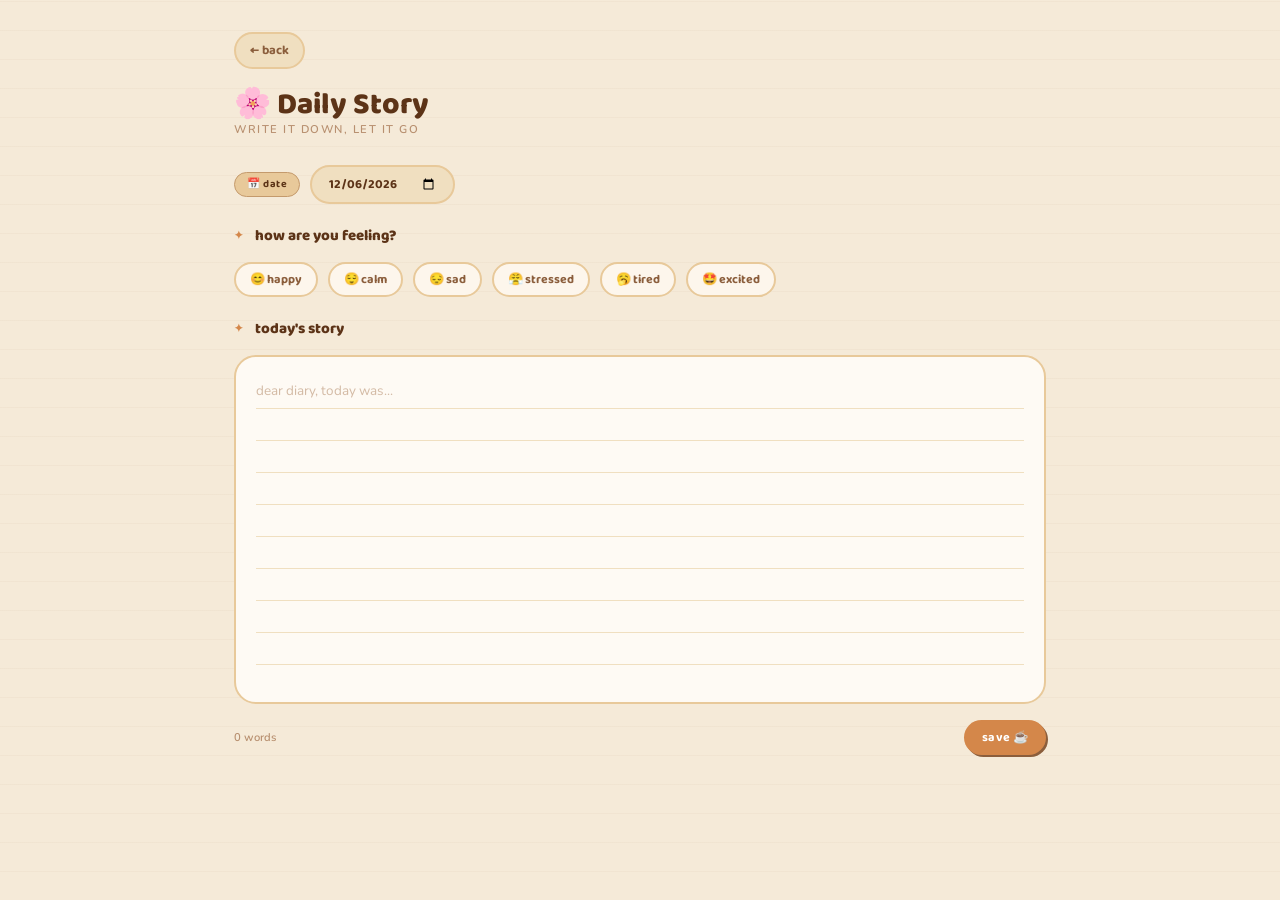
==== planner/pages/daily-story.html @ ff455521 "inner pages" ====
<!DOCTYPE html>
<html lang="en">
<head>
  <meta charset="UTF-8">
  <title>Daily Story</title>
  <meta name="viewport" content="width=device-width, initial-scale=1.0">
  <link rel="stylesheet" href="../style/base.css">
  <link rel="stylesheet" href="../style/components.css">
  <style>
    .journal-date {
      display: flex;
      gap: 10px;
      align-items: center;
      margin-bottom: 20px;
    }
    .journal-date input {
      background: var(--tan-light);
      border: 2px solid var(--tan);
      border-radius: var(--radius-pill);
      padding: 6px 16px;
      font-family: var(--font-display);
      font-size: 0.85rem;
      font-weight: 700;
      color: var(--brown);
      outline: none;
    }
    .mood-row {
      display: flex;
      gap: 10px;
      margin-bottom: 20px;
      flex-wrap: wrap;
    }
    .mood-btn {
      background: var(--cream-light);
      border: 2px solid var(--tan);
      border-radius: var(--radius-pill);
      padding: 6px 14px;
      font-size: 0.82rem;
      font-family: var(--font-display);
      font-weight: 700;
      color: var(--brown-mid);
      cursor: pointer;
      transition: background 0.15s, border-color 0.15s;
    }
    .mood-btn:hover, .mood-btn.active {
      background: var(--accent);
      border-color: var(--accent);
      color: white;
    }
    .journal-body {
      background: var(--warm-white);
      border: 2px solid var(--tan);
      border-radius: var(--radius-lg);
      padding: 20px;
      min-height: 340px;
    }
    .journal-body textarea {
      width: 100%;
      min-height: 300px;
      background: transparent;
      border: none;
      outline: none;
      resize: none;
      font-family: var(--font-body);
      font-size: 0.9rem;
      color: var(--brown);
      line-height: 2;
      background-image: repeating-linear-gradient(
        transparent, transparent 31px,
        var(--tan-light) 31px, var(--tan-light) 32px
      );
    }
    .journal-body textarea::placeholder { color: var(--muted); opacity: 0.6; }
    .bottom-row {
      display: flex;
      justify-content: space-between;
      align-items: center;
      margin-top: 16px;
    }
    .word-count { font-size: 0.75rem; color: var(--muted); font-weight: 600; }
  </style>
</head>
<body>
<div class="page fade-up">
  <a class="back-nav" href="../index.html">← back</a>
  <div class="page-header">
    <div>
      <h1>🌸 Daily Story</h1>
      <div class="subtitle">write it down, let it go</div>
    </div>
  </div>

  <div class="journal-date">
    <span class="pill-label">📅 date</span>
    <input type="date" id="journal-date">
  </div>

  <div>
    <div class="card-title dots">how are you feeling?</div>
    <div class="mood-row" id="mood-row">
      <button class="mood-btn" onclick="setMood(this)">😊 happy</button>
      <button class="mood-btn" onclick="setMood(this)">😌 calm</button>
      <button class="mood-btn" onclick="setMood(this)">😔 sad</button>
      <button class="mood-btn" onclick="setMood(this)">😤 stressed</button>
      <button class="mood-btn" onclick="setMood(this)">🥱 tired</button>
      <button class="mood-btn" onclick="setMood(this)">🤩 excited</button>
    </div>
  </div>

  <div class="card-title dots">today's story</div>
  <div class="journal-body">
    <textarea id="journal-text" placeholder="dear diary, today was..."></textarea>
  </div>

  <div class="bottom-row">
    <span class="word-count" id="word-count">0 words</span>
    <button class="btn" onclick="saveEntry()">save ☕</button>
  </div>
</div>

<script>
  // set today's date
  document.getElementById('journal-date').value = new Date().toISOString().split('T')[0];

  function setMood(btn) {
    document.querySelectorAll('.mood-btn').forEach(b => b.classList.remove('active'));
    btn.classList.add('active');
  }

  document.getElementById('journal-text').addEventListener('input', function() {
    const words = this.value.trim().split(/\s+/).filter(Boolean).length;
    document.getElementById('word-count').textContent = words + ' words';
  });

  function saveEntry() {
    alert('entry saved! ☕');
  }
</script>
</body>
</html>
---- planner/style/base.css ----
@import url('https://fonts.googleapis.com/css2?family=Baloo+2:wght@400;600;700;800&family=Nunito:wght@400;600;700&display=swap');

/* ── TOKENS ── */
:root {
  --cream:       #f5ead8;
  --cream-dark:  #edd9b8;
  --cream-light: #fdf6ec;
  --brown:       #5c3317;
  --brown-mid:   #8b5e3c;
  --brown-light: #c49a6c;
  --tan:         #e8c99a;
  --tan-light:   #f0dfc0;
  --warm-white:  #fefaf4;
  --accent:      #d4874a;
  --muted:       #b89070;

  --radius-sm:   8px;
  --radius-md:   14px;
  --radius-lg:   22px;
  --radius-pill: 999px;

  --shadow-card: 2px 3px 0px var(--brown-light);
  --shadow-lift: 3px 5px 0px var(--brown-mid);

  --font-display: 'Baloo 2', cursive;
  --font-body:    'Nunito', sans-serif;
}

/* ── RESET ── */
*, *::before, *::after {
  box-sizing: border-box;
  margin: 0;
  padding: 0;
}

html { font-size: 15px; }

body {
  background-color: var(--cream);
  color: var(--brown);
  font-family: var(--font-body);
  min-height: 100vh;
  /* subtle paper texture via repeating gradient */
  background-image:
    repeating-linear-gradient(
      0deg,
      transparent,
      transparent 28px,
      rgba(140, 90, 50, 0.04) 28px,
      rgba(140, 90, 50, 0.04) 29px
    );
}

/* ── PAGE WRAPPER ── */
.page {
  max-width: 860px;
  margin: 0 auto;
  padding: 32px 24px 64px;
}

/* ── SHARED HEADER ── */
.page-header {
  display: flex;
  align-items: center;
  gap: 12px;
  margin-bottom: 28px;
}

.page-header h1 {
  font-family: var(--font-display);
  font-size: 2rem;
  font-weight: 800;
  color: var(--brown);
  line-height: 1.1;
}

.page-header .subtitle {
  font-size: 0.75rem;
  color: var(--muted);
  font-weight: 600;
  letter-spacing: 1.5px;
  text-transform: uppercase;
}

/* ── BACK NAV ── */
.back-nav {
  display: inline-flex;
  align-items: center;
  gap: 6px;
  font-family: var(--font-display);
  font-size: 0.85rem;
  font-weight: 700;
  color: var(--brown-mid);
  text-decoration: none;
  margin-bottom: 20px;
  padding: 6px 14px;
  background: var(--tan-light);
  border: 2px solid var(--tan);
  border-radius: var(--radius-pill);
  transition: background 0.15s, transform 0.1s;
}
.back-nav:hover {
  background: var(--tan);
  transform: translateX(-2px);
}

/* ── CARD ── */
.card {
  background: var(--cream-light);
  border: 2px solid var(--tan);
  border-radius: var(--radius-lg);
  padding: 20px;
  box-shadow: var(--shadow-card);
}

.card-title {
  font-family: var(--font-display);
  font-size: 1rem;
  font-weight: 800;
  color: var(--brown);
  margin-bottom: 14px;
  display: flex;
  align-items: center;
  gap: 6px;
}

/* ── INPUT LINES ── */
.line-input {
  width: 100%;
  border: none;
  border-bottom: 1.5px dashed var(--brown-light);
  background: transparent;
  font-family: var(--font-body);
  font-size: 0.85rem;
  color: var(--brown);
  padding: 5px 2px;
  outline: none;
  transition: border-color 0.2s;
  display: block;
  margin-bottom: 8px;
}
.line-input:focus { border-bottom-color: var(--accent); }
.line-input::placeholder { color: var(--muted); opacity: 0.7; }

.lined-block {
  display: flex;
  flex-direction: column;
  gap: 0;
}

/* ── PILL LABEL ── */
.pill-label {
  display: inline-block;
  background: var(--tan);
  border: 1.5px solid var(--brown-light);
  border-radius: var(--radius-pill);
  padding: 3px 12px;
  font-family: var(--font-display);
  font-size: 0.7rem;
  font-weight: 700;
  color: var(--brown);
  letter-spacing: 0.5px;
}

/* ── CHECKBOX ROW ── */
.check-row {
  display: flex;
  align-items: center;
  gap: 8px;
  margin-bottom: 7px;
}

.check-row input[type="checkbox"] {
  appearance: none;
  width: 16px;
  height: 16px;
  border: 2px solid var(--brown-light);
  border-radius: var(--radius-sm);
  background: var(--cream-light);
  cursor: pointer;
  flex-shrink: 0;
  position: relative;
  transition: background 0.15s, border-color 0.15s;
}

.check-row input[type="checkbox"]:checked {
  background: var(--accent);
  border-color: var(--accent);
}

.check-row input[type="checkbox"]:checked::after {
  content: '✓';
  position: absolute;
  top: 50%; left: 50%;
  transform: translate(-50%, -50%);
  font-size: 10px;
  color: white;
  font-weight: bold;
}

.check-row .line-input {
  margin-bottom: 0;
}

/* ── STAR RATING ── */
.star-rating {
  display: flex;
  gap: 3px;
}

.star-rating .star {
  font-size: 1.2rem;
  color: var(--tan);
  cursor: pointer;
  transition: color 0.15s, transform 0.1s;
  line-height: 1;
}

.star-rating .star:hover,
.star-rating .star.filled {
  color: var(--accent);
  transform: scale(1.15);
}

/* ── SECTION DIVIDER ── */
.section-divider {
  border: none;
  border-top: 2px dashed var(--tan);
  margin: 18px 0;
}

/* ── CAFE ILLUSTRATION (SVG inline helpers) ── */
.cafe-icon {
  display: inline-block;
  font-size: 1.4rem;
  line-height: 1;
}

/* ── DECORATIVE DOTS ── */
.dots::before {
  content: '✦';
  color: var(--accent);
  margin-right: 6px;
  font-size: 0.7rem;
}

/* ── ANIMATIONS ── */
@keyframes fadeUp {
  from { opacity: 0; transform: translateY(12px); }
  to   { opacity: 1; transform: translateY(0); }
}

.fade-up {
  animation: fadeUp 0.35s ease both;
}

/* stagger children */
.stagger > * { animation: fadeUp 0.3s ease both; }
.stagger > *:nth-child(1) { animation-delay: 0.05s; }
.stagger > *:nth-child(2) { animation-delay: 0.10s; }
.stagger > *:nth-child(3) { animation-delay: 0.15s; }
.stagger > *:nth-child(4) { animation-delay: 0.20s; }
.stagger > *:nth-child(5) { animation-delay: 0.25s; }
.stagger > *:nth-child(6) { animation-delay: 0.30s; }
.stagger > *:nth-child(7) { animation-delay: 0.35s; }
.stagger > *:nth-child(8) { animation-delay: 0.40s; }
.stagger > *:nth-child(9) { animation-delay: 0.45s; }
---- planner/style/components.css ----
/* .stripes {
    background-image: repeating-linear-gradient(
        90deg,
        rgba(224, 82, 67, 0.5) 0px,
        rgba(224, 82, 67, 0.5) 40px,
        transparent 40px,
        transparent 80px
      ),
      repeating-linear-gradient(
        0deg,
        rgba(224, 82, 67, 0.5) 0px,
        rgba(224, 82, 67, 0.5) 40px,
        transparent 40px,
        transparent 80px
      ),
      linear-gradient(90deg, hsl(250, 82%, 1%), hsl(250, 82%, 1%));
  } */

/* ── COMPONENTS ──
   Requires base.css to be loaded first.
   Import both in every page:
     <link rel="stylesheet" href="../style/base.css">
     <link rel="stylesheet" href="../style/components.css">
*/

/* ── TWO-COLUMN GRID ── */
.col-2 {
  display: grid;
  grid-template-columns: 1fr 1fr;
  gap: 16px;
}

.col-3 {
  display: grid;
  grid-template-columns: 1fr 1fr 1fr;
  gap: 14px;
}

/* ── NOTES BLOCK ── */
.notes-block {
  background: var(--warm-white);
  border: 1.5px solid var(--tan);
  border-radius: var(--radius-md);
  padding: 12px 14px;
  min-height: 90px;
}

.notes-block textarea {
  width: 100%;
  height: 100%;
  min-height: 70px;
  background: transparent;
  border: none;
  outline: none;
  resize: none;
  font-family: var(--font-body);
  font-size: 0.82rem;
  color: var(--brown);
  line-height: 1.8;
  /* dashed line background */
  background-image: repeating-linear-gradient(
    transparent,
    transparent 27px,
    var(--tan-light) 27px,
    var(--tan-light) 28px
  );
}

.notes-block textarea::placeholder { color: var(--muted); opacity: 0.6; }

/* ── PHOTO PLACEHOLDER ── */
.photo-slot {
  background: var(--tan-light);
  border: 2px dashed var(--brown-light);
  border-radius: var(--radius-md);
  display: flex;
  flex-direction: column;
  align-items: center;
  justify-content: center;
  gap: 6px;
  min-height: 120px;
  color: var(--muted);
  font-size: 0.75rem;
  font-weight: 700;
  font-family: var(--font-display);
  letter-spacing: 0.5px;
  cursor: pointer;
  transition: background 0.2s;
}
.photo-slot:hover { background: var(--tan); }
.photo-slot .icon { font-size: 1.6rem; }
.photo-slot img {
  width: 100%;
  height: 100%;
  object-fit: cover;
  border-radius: calc(var(--radius-md) - 2px);
}

/* ── TABLE ROWS (for music list, travel, etc.) ── */
.table-header {
  display: flex;
  gap: 10px;
  margin-bottom: 6px;
}

.table-header .col-label {
  flex: 1;
  font-family: var(--font-display);
  font-size: 0.68rem;
  font-weight: 800;
  letter-spacing: 1px;
  text-transform: uppercase;
  color: var(--brown-mid);
  text-align: center;
  background: var(--tan);
  padding: 4px 8px;
  border-radius: var(--radius-pill);
}

.table-row {
  display: flex;
  gap: 10px;
  margin-bottom: 6px;
  align-items: center;
}

.table-row .cell {
  flex: 1;
  border-bottom: 1.5px dashed var(--brown-light);
  padding: 4px 4px;
}

.table-row .cell input {
  width: 100%;
  background: transparent;
  border: none;
  outline: none;
  font-family: var(--font-body);
  font-size: 0.82rem;
  color: var(--brown);
}

.table-row .cell input::placeholder { color: var(--muted); opacity: 0.5; }

.row-number {
  width: 18px;
  font-family: var(--font-display);
  font-size: 0.7rem;
  font-weight: 700;
  color: var(--muted);
  text-align: right;
  flex-shrink: 0;
}

/* ── MONTH GRID (yearly planner) ── */
.month-grid {
  display: grid;
  grid-template-columns: repeat(3, 1fr);
  gap: 12px;
}

.month-card {
  background: var(--warm-white);
  border: 1.5px solid var(--tan);
  border-radius: var(--radius-md);
  padding: 10px;
}

.month-card .month-name {
  font-family: var(--font-display);
  font-size: 0.78rem;
  font-weight: 800;
  color: var(--brown);
  margin-bottom: 6px;
  text-align: center;
}

.month-card .day-grid {
  display: grid;
  grid-template-columns: repeat(7, 1fr);
  gap: 2px;
}

.month-card .day {
  font-size: 0.6rem;
  text-align: center;
  padding: 2px 1px;
  border-radius: 4px;
  color: var(--brown-mid);
  cursor: pointer;
  transition: background 0.15s;
  line-height: 1.4;
}

.month-card .day:hover { background: var(--tan); }
.month-card .day.marked { background: var(--accent); color: white; border-radius: 50%; }
.month-card .day-header { color: var(--muted); font-weight: 700; cursor: default; }
.month-card .day-header:hover { background: none; }

/* ── CAFE STOREFONT SVG ── */
.cafe-storefront {
  display: flex;
  justify-content: center;
  margin: 8px 0;
}

/* ── TAG / BADGE ── */
.tag {
  display: inline-flex;
  align-items: center;
  gap: 4px;
  background: var(--tan-light);
  border: 1.5px solid var(--tan);
  border-radius: var(--radius-pill);
  padding: 3px 10px;
  font-size: 0.7rem;
  font-family: var(--font-display);
  font-weight: 700;
  color: var(--brown-mid);
}

/* ── BUTTON ── */
.btn {
  display: inline-flex;
  align-items: center;
  gap: 6px;
  background: var(--accent);
  color: white;
  border: none;
  border-radius: var(--radius-pill);
  padding: 8px 18px;
  font-family: var(--font-display);
  font-size: 0.82rem;
  font-weight: 700;
  cursor: pointer;
  box-shadow: 2px 2px 0 var(--brown-mid);
  transition: transform 0.1s, box-shadow 0.1s;
  letter-spacing: 0.3px;
}

.btn:hover { transform: translate(-1px, -1px); box-shadow: 3px 3px 0 var(--brown-mid); }
.btn:active { transform: translate(1px, 1px); box-shadow: 1px 1px 0 var(--brown-mid); }

.btn-ghost {
  background: transparent;
  color: var(--brown-mid);
  border: 2px solid var(--tan);
  box-shadow: 2px 2px 0 var(--tan);
}
.btn-ghost:hover { background: var(--tan-light); }
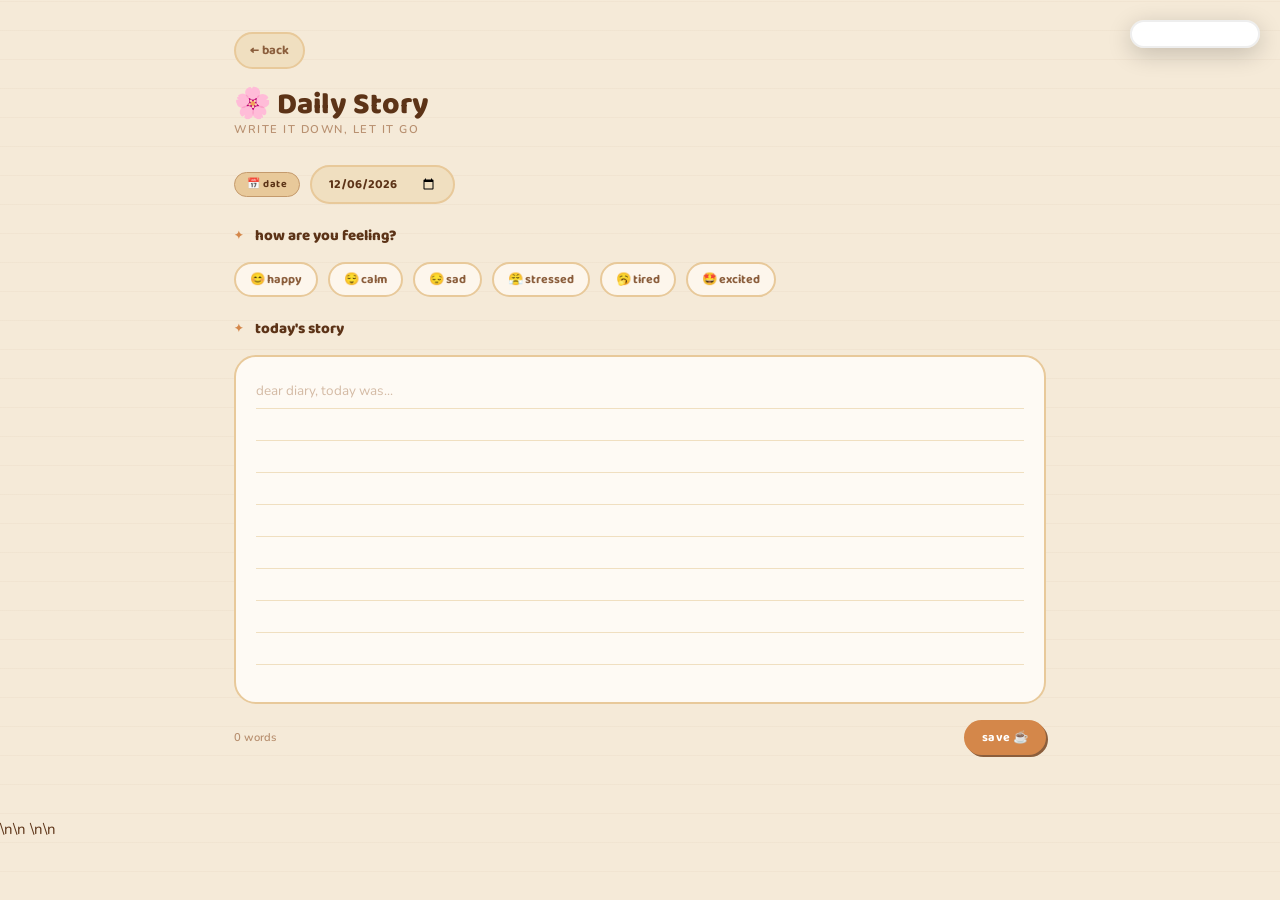
==== commit 00687dcf: "adding themes" ====
--- a/planner/pages/daily-story.html
+++ b/planner/pages/daily-story.html
@@ -7,77 +7,37 @@
   <link rel="stylesheet" href="../style/base.css">
   <link rel="stylesheet" href="../style/components.css">
   <style>
-    .journal-date {
-      display: flex;
-      gap: 10px;
-      align-items: center;
-      margin-bottom: 20px;
+    .journal-date { display: flex; gap: 10px; align-items: center; margin-bottom: 20px; }
+    .journal-date input {
+      background: var(--tan-light); border: 2px solid var(--tan);
+      border-radius: var(--radius-pill); padding: 6px 16px;
+      font-family: var(--font-display); font-size: 0.85rem;
+      font-weight: 700; color: var(--brown); outline: none;
     }
-    .journal-date input {
-      background: var(--tan-light);
-      border: 2px solid var(--tan);
-      border-radius: var(--radius-pill);
-      padding: 6px 16px;
-      font-family: var(--font-display);
-      font-size: 0.85rem;
-      font-weight: 700;
-      color: var(--brown);
-      outline: none;
-    }
-    .mood-row {
-      display: flex;
-      gap: 10px;
-      margin-bottom: 20px;
-      flex-wrap: wrap;
-    }
+    .mood-row { display: flex; gap: 10px; margin-bottom: 20px; flex-wrap: wrap; }
     .mood-btn {
-      background: var(--cream-light);
-      border: 2px solid var(--tan);
-      border-radius: var(--radius-pill);
-      padding: 6px 14px;
-      font-size: 0.82rem;
-      font-family: var(--font-display);
-      font-weight: 700;
-      color: var(--brown-mid);
-      cursor: pointer;
+      background: var(--cream-light); border: 2px solid var(--tan);
+      border-radius: var(--radius-pill); padding: 6px 14px;
+      font-size: 0.82rem; font-family: var(--font-display);
+      font-weight: 700; color: var(--brown-mid); cursor: pointer;
       transition: background 0.15s, border-color 0.15s;
     }
-    .mood-btn:hover, .mood-btn.active {
-      background: var(--accent);
-      border-color: var(--accent);
-      color: white;
-    }
+    .mood-btn:hover, .mood-btn.active { background: var(--accent); border-color: var(--accent); color: white; }
     .journal-body {
-      background: var(--warm-white);
-      border: 2px solid var(--tan);
-      border-radius: var(--radius-lg);
-      padding: 20px;
-      min-height: 340px;
+      background: var(--warm-white); border: 2px solid var(--tan);
+      border-radius: var(--radius-lg); padding: 20px; min-height: 340px;
     }
     .journal-body textarea {
-      width: 100%;
-      min-height: 300px;
-      background: transparent;
-      border: none;
-      outline: none;
-      resize: none;
-      font-family: var(--font-body);
-      font-size: 0.9rem;
-      color: var(--brown);
-      line-height: 2;
-      background-image: repeating-linear-gradient(
-        transparent, transparent 31px,
-        var(--tan-light) 31px, var(--tan-light) 32px
-      );
+      width: 100%; min-height: 300px; background: transparent;
+      border: none; outline: none; resize: none;
+      font-family: var(--font-body); font-size: 0.9rem; color: var(--brown); line-height: 2;
+      background-image: repeating-linear-gradient(transparent, transparent 31px, var(--tan-light) 31px, var(--tan-light) 32px);
     }
     .journal-body textarea::placeholder { color: var(--muted); opacity: 0.6; }
-    .bottom-row {
-      display: flex;
-      justify-content: space-between;
-      align-items: center;
-      margin-top: 16px;
-    }
+    .bottom-row { display: flex; justify-content: space-between; align-items: center; margin-top: 16px; }
     .word-count { font-size: 0.75rem; color: var(--muted); font-weight: 600; }
+    .status { font-size: 0.75rem; color: var(--accent); font-weight: 600; opacity: 0; transition: opacity 0.3s; }
+    .status.show { opacity: 1; }
   </style>
 </head>
 <body>
@@ -92,7 +52,7 @@
 
   <div class="journal-date">
     <span class="pill-label">📅 date</span>
-    <input type="date" id="journal-date">
+    <input type="date" id="journal-date" onchange="loadEntry()">
   </div>
 
   <div>
@@ -114,17 +74,25 @@
 
   <div class="bottom-row">
     <span class="word-count" id="word-count">0 words</span>
-    <button class="btn" onclick="saveEntry()">save ☕</button>
+    <div style="display:flex;align-items:center;gap:12px">
+      <span class="status" id="status">saved ✓</span>
+      <button class="btn" onclick="saveEntry()">save ☕</button>
+    </div>
   </div>
 </div>
 
 <script>
-  // set today's date
+  const API = 'http://localhost:8000/api/v1/planner';
+  let currentMood = '';
+
   document.getElementById('journal-date').value = new Date().toISOString().split('T')[0];
+
+  function getDate() { return document.getElementById('journal-date').value; }
 
   function setMood(btn) {
     document.querySelectorAll('.mood-btn').forEach(b => b.classList.remove('active'));
     btn.classList.add('active');
+    currentMood = btn.textContent.trim();
   }
 
   document.getElementById('journal-text').addEventListener('input', function() {
@@ -132,9 +100,34 @@
     document.getElementById('word-count').textContent = words + ' words';
   });
 
-  function saveEntry() {
-    alert('entry saved! ☕');
+  async function loadEntry() {
+    const res = await fetch(`${API}/story?date=${getDate()}`);
+    if (!res.ok) return;
+    const data = await res.json();
+    if (!data) { 
+      document.getElementById('journal-text').value = '';
+      document.querySelectorAll('.mood-btn').forEach(b => b.classList.remove('active'));
+      currentMood = '';
+      return; 
+    }
+    document.getElementById('journal-text').value = data.body || '';
+    currentMood = data.mood || '';
+    document.querySelectorAll('.mood-btn').forEach(b => {
+      if (b.textContent.trim() === currentMood) b.classList.add('active');
+    });
+    const words = data.body.trim().split(/\s+/).filter(Boolean).length;
+    document.getElementById('word-count').textContent = words + ' words';
   }
-</script>
-</body>
-</html>+
+  async function saveEntry() {
+    await fetch(`${API}/story`, {
+      method: 'PUT',
+      headers: { 'Content-Type': 'application/json' },
+      body: JSON.stringify({ date: getDate(), mood: currentMood, body: document.getElementById('journal-text').value })
+    });
+    const status = document.getElementById('status');
+    status.classList.add('show');
+    setTimeout(() => status.classList.remove('show'), 2000);
+  }
+
+  loadEntry();</script>\n\n  <script src="../script.js" defer></script>\n</body>\n</html>
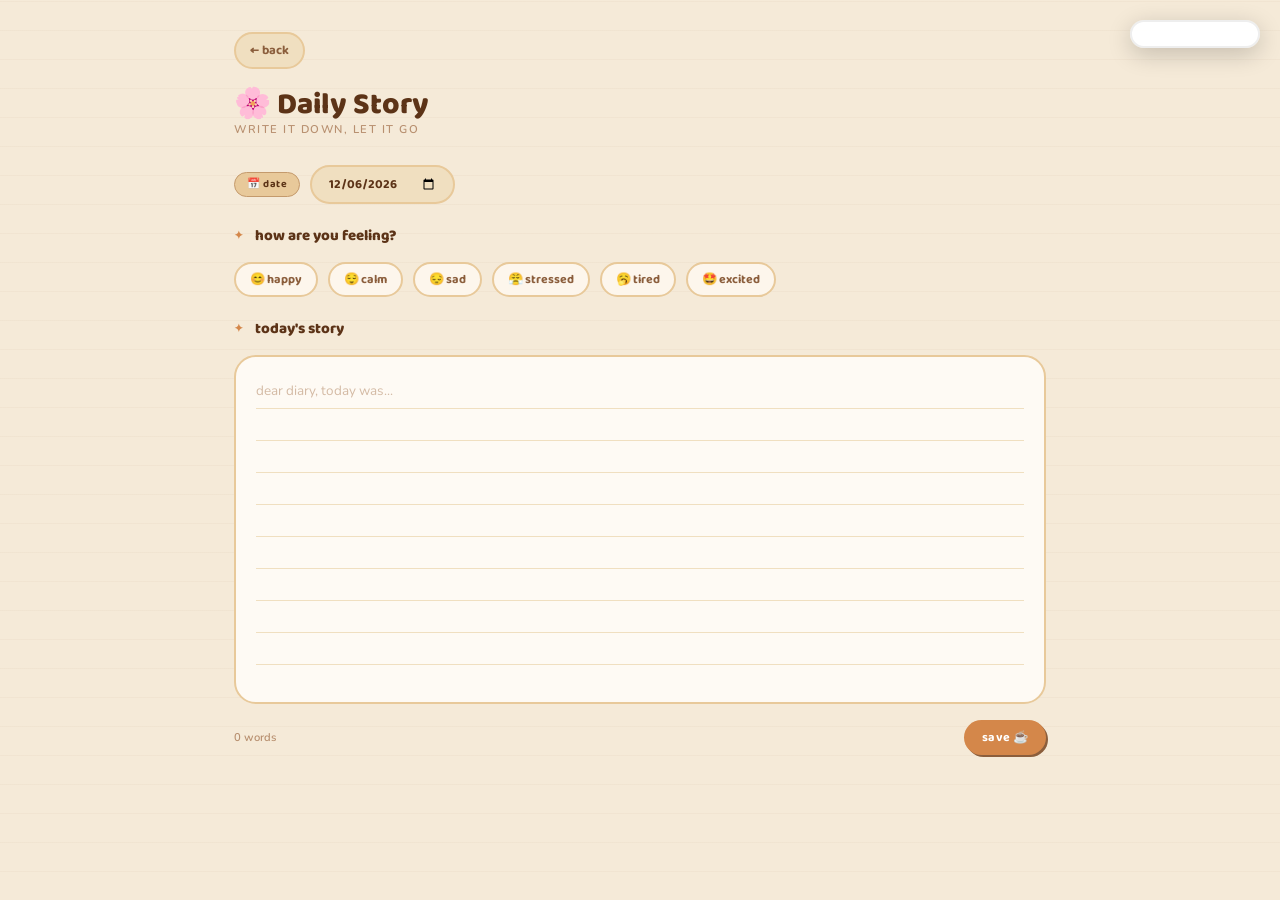
==== commit 4b0136be: "adding spotify link for embed" ====
--- a/planner/pages/daily-story.html
+++ b/planner/pages/daily-story.html
@@ -130,4 +130,4 @@
     setTimeout(() => status.classList.remove('show'), 2000);
   }
 
-  loadEntry();</script>\n\n  <script src="../script.js" defer></script>\n</body>\n</html>
+  loadEntry();</script>  <script src="../script.js" defer></script></body></html>
